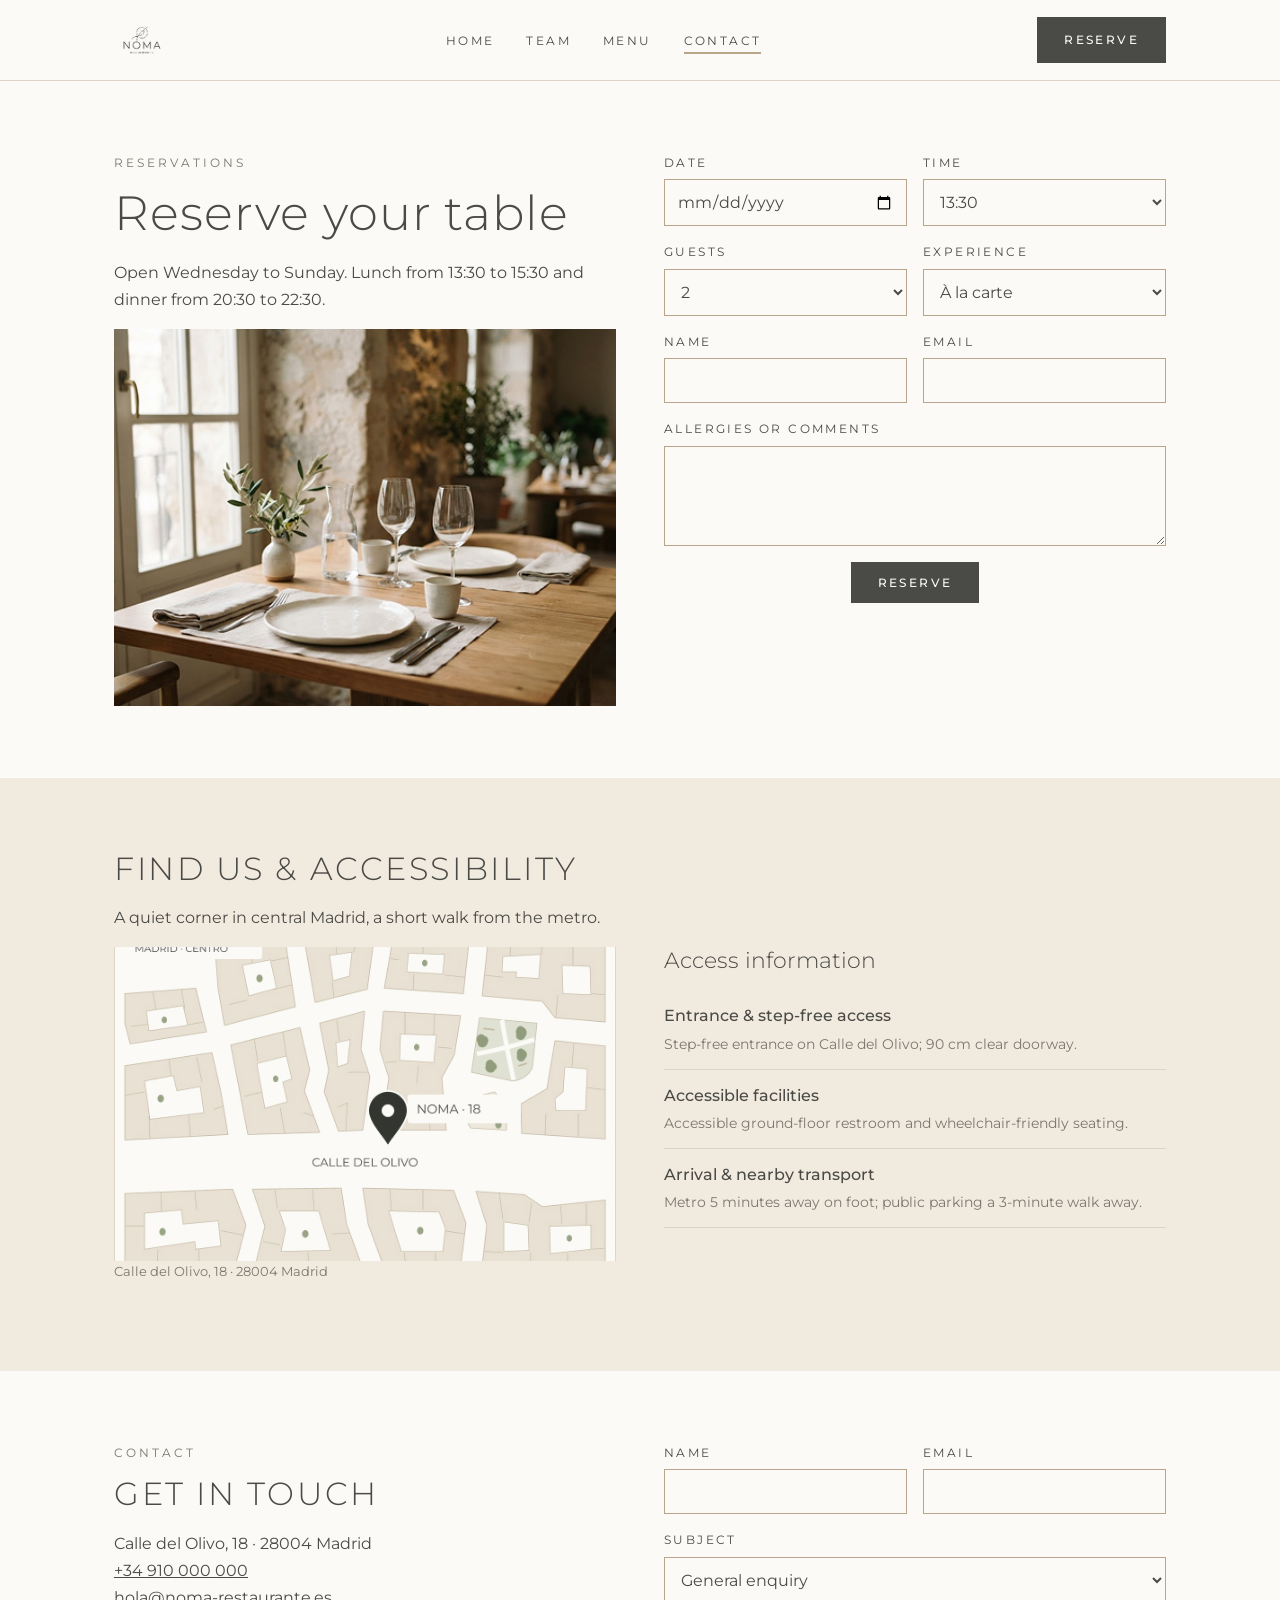
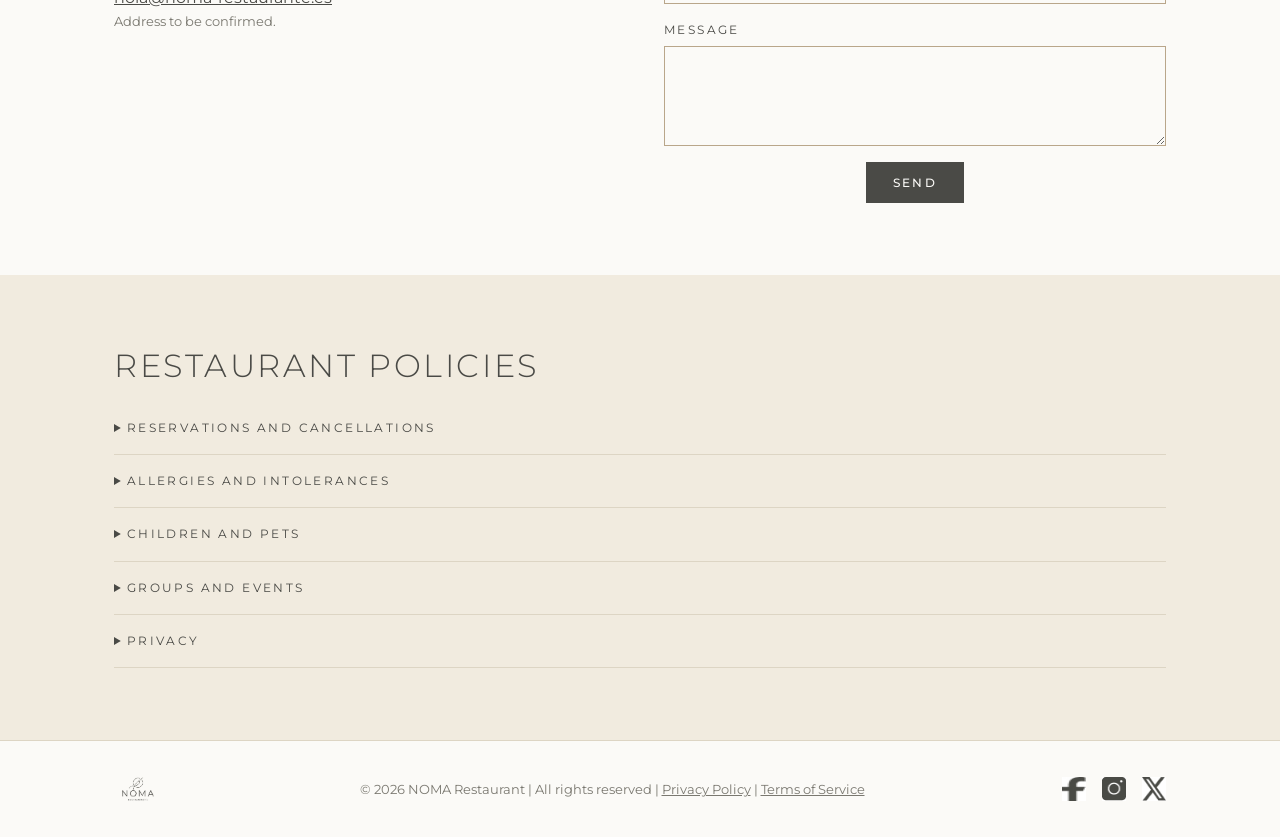
==== contact.html @ 2820d418 "Web de NOMA Restaurante" ====
<!DOCTYPE html>
<html lang="en">
<head>
<meta charset="utf-8">
<meta name="viewport" content="width=device-width, initial-scale=1">
<title>Contact | NOMA Restaurant</title>
<meta name="description" content="Reserve a table at NOMA and find our address, access and policies.">
<link href="https://fonts.googleapis.com/css2?family=Montserrat:wght@300;400;500;600&display=swap" rel="stylesheet">
<link rel="stylesheet" href="styles/style.css">
<link rel="stylesheet" href="styles/contact.css">
</head>
<body>
<header class="header">
  <div class="container">
    <a class="logo" href="index.html"><img src="img/logo-sin-fondo.jpg" alt="NOMA Restaurante, home"></a>
    <nav>
      <ul>
        <li><a href="index.html">Home</a></li>
        <li><a href="team.html">Team</a></li>
        <li><a href="menu.html">Menu</a></li>
        <li><a href="contact.html" aria-current="page">Contact</a></li>
      </ul>
    </nav>
    <a class="btn" href="contact.html#reserve">Reserve</a>
  </div>
</header>
<main>
<section class="section" id="reserve">
  <div class="container cols top">
    <div>
      <span class="eyebrow">Reservations</span>
      <h1>Reserve your table</h1>
      <p>Open Wednesday to Sunday. Lunch from 13:30 to 15:30 and dinner from 20:30 to 22:30.</p>
      <img src="img/img1_contact.jpg" alt="Table set for two next to a sunlit window">
    </div>
    <form class="form" action="#" method="post">
      <div><label for="date">Date</label><input type="date" id="date" name="date" required></div>
      <div><label for="time">Time</label>
        <select id="time" name="time" required>
          <option>13:30</option><option>14:00</option><option>14:30</option><option>15:00</option><option>15:30</option>
          <option>20:30</option><option>21:00</option><option>21:30</option><option>22:00</option><option>22:30</option>
        </select></div>
      <div><label for="guests">Guests</label>
        <select id="guests" name="guests" required>
          <option>1</option><option selected>2</option><option>3</option><option>4</option><option>5</option><option>6</option><option>7</option>
        </select></div>
      <div><label for="experience">Experience</label>
        <select id="experience" name="experience">
          <option>À la carte</option><option>Origin Menu (5 courses)</option><option>Market Menu (9 courses)</option><option>Chef's Table</option>
        </select></div>
      <div><label for="r-name">Name</label><input type="text" id="r-name" name="name" required></div>
      <div><label for="r-email">Email</label><input type="email" id="r-email" name="email" required></div>
      <div class="full"><label for="comments">Allergies or comments</label><textarea id="comments" name="comments"></textarea></div>
      <button class="btn" type="submit">Reserve</button>
    </form>
  </div>
</section>

<section class="section band">
  <div class="container">
    <h2>Find us &amp; accessibility</h2>
    <p>A quiet corner in central Madrid, a short walk from the metro.</p>
    <div class="cols top">
      <div>
        <img class="map" src="img/mapa_contact.jpg" alt="Map of central Madrid with NOMA marked on Calle del Olivo">
        <p class="small">Calle del Olivo, 18 · 28004 Madrid</p>
      </div>
      <div>
        <h3>Access information</h3>
        <ul class="list">
          <li><strong>Entrance &amp; step-free access</strong><span>Step-free entrance on Calle del Olivo; 90 cm clear doorway.</span></li>
          <li><strong>Accessible facilities</strong><span>Accessible ground-floor restroom and wheelchair-friendly seating.</span></li>
          <li><strong>Arrival &amp; nearby transport</strong><span>Metro 5 minutes away on foot; public parking a 3-minute walk away.</span></li>
        </ul>
      </div>
    </div>
  </div>
</section>

<section class="section">
  <div class="container cols top">
    <div>
      <span class="eyebrow">Contact</span>
      <h2>Get in touch</h2>
      <address>
        Calle del Olivo, 18 · 28004 Madrid<br>
        <a href="tel:+34910000000">+34 910 000 000</a><br>
        <a href="mailto:hola@noma-restaurante.es">hola@noma-restaurante.es</a>
      </address>
      <p class="small">Address to be confirmed.</p>
    </div>
    <form class="form" action="#" method="post">
      <div><label for="c-name">Name</label><input type="text" id="c-name" name="name" required></div>
      <div><label for="c-email">Email</label><input type="email" id="c-email" name="email" required></div>
      <div class="full"><label for="subject">Subject</label>
        <select id="subject" name="subject"><option>General enquiry</option><option>Private dining</option><option>Groups and events</option><option>Press</option></select></div>
      <div class="full"><label for="message">Message</label><textarea id="message" name="message" required></textarea></div>
      <button class="btn" type="submit">Send</button>
    </form>
  </div>
</section>

<section class="section band">
  <div class="container">
    <h2>Restaurant policies</h2>
    <details><summary>Reservations and cancellations</summary><p>Free cancellation up to 48 hours in advance. After that, a €30 fee per guest applies to tasting menus. We hold your table for 15 minutes.</p></details>
    <details><summary>Allergies and intolerances</summary><p>Tell us when booking. We adapt menus with 48 hours' notice; we cannot guarantee the absence of allergen traces.</p></details>
    <details><summary>Children and pets</summary><p>Children are welcome; high chairs are available. Small dogs are welcome on the terrace.</p></details>
    <details><summary>Groups and events</summary><p>For groups of more than 7, please contact us directly to arrange a set menu.</p></details>
    <details><summary>Privacy</summary><p>We use your data only to manage your booking or enquiry, in accordance with the GDPR. To exercise your rights, email <a href="mailto:hola@noma-restaurante.es">hola@noma-restaurante.es</a>.</p></details>
  </div>
</section>
</main>
<footer class="footer">
  <div class="container">
    <a class="logo" href="index.html"><img src="img/logo-sin-fondo.jpg" alt="NOMA Restaurante, home"></a>
    <p>&copy; 2026 NOMA Restaurant | All rights reserved | <a href="#">Privacy Policy</a> | <a href="#">Terms of Service</a></p>
    <ul>
      <li><a href="#"><img src="img/img_facebook.jpg" alt="Facebook"></a></li>
      <li><a href="#"><img src="img/img_instragram.jpg" alt="Instagram"></a></li>
      <li><a href="#"><img src="img/img_x.jpg" alt="X"></a></li>
    </ul>
  </div>
</footer>
</body>
</html>
---- styles/style.css ----
/* estilos generales */
:root {
  --bg: #fbfaf7;
  --surface: #f1ebdf;
  --text: #4a4a46;
  --soft: #7a7870;
  --line: #ddd5c4;
  --accent: #b9a68a;
}

* {
  box-sizing: border-box;
  margin: 0;
  padding: 0;
}

body {
  margin: 0;
  font-family: "Montserrat", sans-serif;
  line-height: 1.7;
  color: var(--text);
  background: var(--bg);
}

img {
  display: block;
  max-width: 100%;
}
a {
  color: inherit;
}
ul,
ol {
  margin: 0;
  padding: 0;
  list-style: none;
}
p {
  margin: 0 0 1rem;
}

h1,
h2,
h3 {
  font-weight: 300;
  line-height: 1.2;
  margin: 0 0 1rem;
}
h1 {
  font-size: 3rem;
  letter-spacing: 0.02em;
}
h2 {
  font-size: 2rem;
  text-transform: uppercase;
  letter-spacing: 0.08em;
}
h3 {
  font-size: 1.4rem;
}

/* Estructura */
.container {
  max-width: 1100px;
  margin: 0 auto;
  padding: 0 24px;
}
.section {
  padding: 72px 0;
}
.band {
  background: var(--surface);
}
.center {
  text-align: center;
}
.btn-wrap {
  margin-top: 32px;
  text-align: center;
}

/* Texto auxiliar */
.eyebrow {
  display: block;
  margin-bottom: 0.75rem;
  font-size: 0.75rem;
  letter-spacing: 0.25em;
  text-transform: uppercase;
  color: var(--soft);
}
.lead {
  font-size: 1.2rem;
}
.small {
  font-size: 0.8rem;
  color: var(--soft);
}

/* Botones */
.btn {
  display: inline-block;
  padding: 12px 26px;
  background: var(--text);
  color: var(--bg);
  border: 1px solid var(--text);
  font-family: inherit;
  font-size: 0.75rem;
  font-weight: 500;
  letter-spacing: 0.2em;
  text-transform: uppercase;
  text-decoration: none;
  cursor: pointer;
}
.btn:hover {
  opacity: 0.85;
}
.btn-outline {
  background: transparent;
  color: var(--text);
}
.btn-row {
  display: flex;
  flex-wrap: wrap;
  gap: 16px;
  margin-top: 24px;
}

/* Cabecera */
.header {
  position: sticky;
  top: 0;
  z-index: 10;
  background: var(--bg);
  border-bottom: 1px solid var(--line);
}
.header .container {
  display: flex;
  align-items: center;
  justify-content: space-between;
  gap: 16px;
  padding-top: 12px;
  padding-bottom: 12px;
}
.logo img {
  height: 56px;
  width: auto;
  mix-blend-mode: multiply;
}
.header ul {
  display: flex;
  gap: 32px;
}
.header nav a {
  padding-bottom: 4px;
  border-bottom: 2px solid transparent;
  font-size: 0.75rem;
  letter-spacing: 0.2em;
  text-transform: uppercase;
  text-decoration: none;
}
.header nav a:hover,
.header nav a[aria-current] {
  border-bottom-color: var(--accent);
}

/* Rejillas */
.cols {
  display: grid;
  grid-template-columns: 1fr 1fr;
  gap: 48px;
  align-items: center;
}
.cols.top {
  align-items: start;
}
.cols img {
  width: 100%;
  aspect-ratio: 4 / 3;
  object-fit: cover;
}
.cards {
  display: grid;
  grid-template-columns: repeat(3, 1fr);
  gap: 20px;
}

/* Tarjetas */
.card {
  border: 1px solid var(--line);
}
.card img {
  width: 100%;
  aspect-ratio: 4 / 3;
  object-fit: cover;
}
.card-body {
  padding: 20px;
}
.card h3 {
  margin: 0.25rem 0 0.5rem;
  font-size: 1.2rem;
}
.card p {
  margin: 0;
  font-size: 0.9rem;
  color: var(--soft);
}

/* Listas con línea separadora */
.list li {
  padding: 12px 0;
  border-bottom: 1px solid var(--line);
}
.list strong {
  display: block;
  font-weight: 500;
}
.list span {
  font-size: 0.9rem;
  color: var(--soft);
}

/* Galería */
.gallery {
  display: grid;
  grid-template-columns: repeat(3, 1fr);
  grid-auto-rows: 220px;
  gap: 16px;
  margin-top: 32px;
}
.gallery figure {
  margin: 0;
}
.gallery img {
  width: 100%;
  height: 100%;
  object-fit: cover;
}
.gallery .tall {
  grid-row: span 2;
}

/* Pie */
.footer {
  padding: 24px 0;
  border-top: 1px solid var(--line);
}
.footer .container {
  display: flex;
  flex-wrap: wrap;
  align-items: center;
  justify-content: space-between;
  gap: 16px;
}
.footer .logo img {
  height: 48px;
}
.footer p {
  margin: 0;
  font-size: 0.8rem;
  color: var(--soft);
}
.footer ul {
  display: flex;
  gap: 16px;
}
.footer ul img {
  width: 24px;
  height: 24px;
}

/* Móvil */
@media (max-width: 768px) {
  h1 {
    font-size: 2rem;
  }
  h2 {
    font-size: 1.5rem;
  }
  .section {
    padding: 48px 0;
  }
  .cols,
  .cards {
    grid-template-columns: 1fr;
    gap: 24px;
  }
  .header .container {
    flex-wrap: wrap;
  }
  .header nav {
    order: 3;
    width: 100%;
  }
  .header ul {
    justify-content: space-between;
    gap: 8px;
  }
  .gallery {
    grid-template-columns: repeat(2, 1fr);
  }
}
---- styles/contact.css ----
.form { 
  display: grid; 
  grid-template-columns: 1fr 1fr; 
  gap: 16px; 
}
.form .full { 
  grid-column: 1 / -1; 
}
.form label { 
  display: block; 
  margin-bottom: 6px; 
  font-size: .75rem; 
  letter-spacing: .2em; 
  text-transform: uppercase; 
}
.form input, .form select, .form textarea {
  display: block;
  width: 100%;
  padding: 12px;
  font-family: inherit;
  font-size: 1rem;
  color: var(--text);
  background: var(--bg);
  border: 1px solid var(--accent);
  border-radius: 0;
}
.form textarea { 
  min-height: 100px; 
  resize: vertical; 
}
.form .btn { 
  grid-column: 1 / -1; 
  justify-self: center; 
}

.cols img.map { 
  aspect-ratio: 16 / 10; 
}
address { 
  font-style: normal; 
}

details { 
  padding: 16px 0; 
  border-bottom: 1px solid var(--line); 

  p { 
  margin: 12px 0 0; 
  }
}
summary { 
  cursor: pointer; 
  font-size: .75rem; 
  letter-spacing: .2em; 
  text-transform: uppercase; 
}

@media (max-width: 768px) {
  .form { 
    grid-template-columns: 1fr; 
  }
}
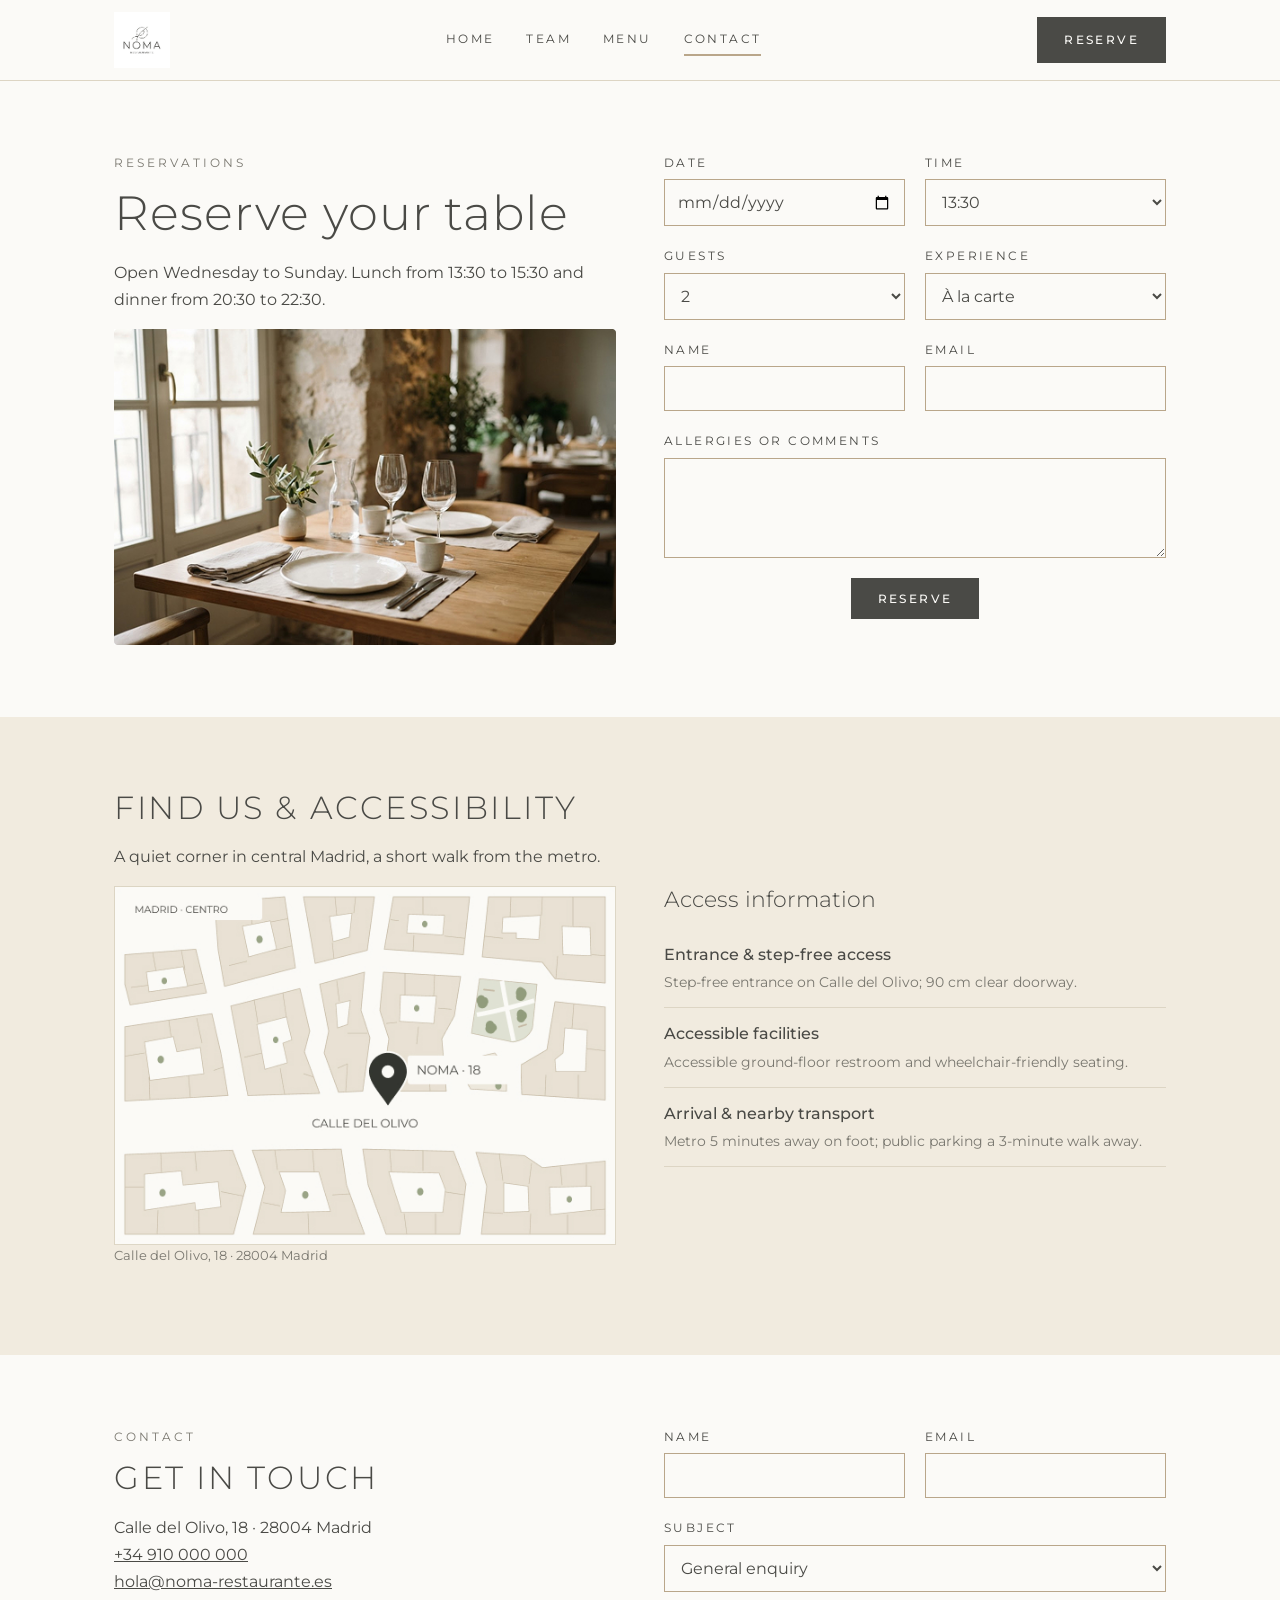
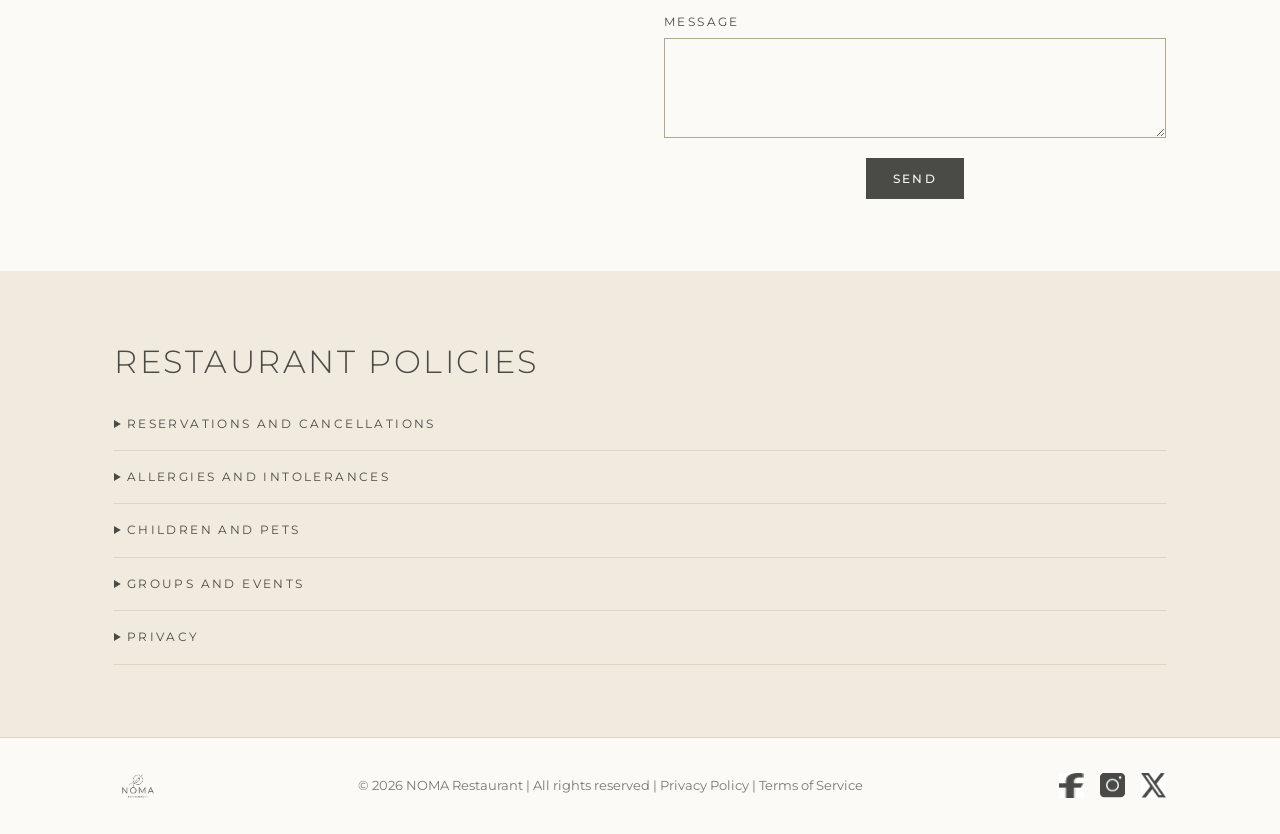
==== commit 4d52cde5: "proyecto en proceso de ser comentado y modifcado" ====
--- a/contact.html
+++ b/contact.html
@@ -13,18 +13,25 @@
 <header class="header">
   <div class="container">
     <a class="logo" href="index.html"><img src="img/logo-sin-fondo.jpg" alt="NOMA Restaurante, home"></a>
-    <nav>
-      <ul>
-        <li><a href="index.html">Home</a></li>
-        <li><a href="team.html">Team</a></li>
-        <li><a href="menu.html">Menu</a></li>
-        <li><a href="contact.html" aria-current="page">Contact</a></li>
+    <nav class="primary-nav" id="primary-navigation" aria-label="Primary">
+      <ul class="primary-nav__list">
+        <li><a href="index.html" class="nav-link" data-replace="Home"><span>Home</span></a></li>
+        <li><a href="team.html" class="nav-link" data-replace="Team"><span>Team</span></a></li>
+        <li><a href="menu.html" class="nav-link" data-replace="Menu"><span>Menu</span></a></li>
+        <li><a href="contact.html" class="nav-link" data-replace="Contact" aria-current="page"><span>Contact</span></a><span class="nav-line"></span></li>
       </ul>
+      <p class="primary-nav__meta">Cuisine of origin · Madrid</p>
     </nav>
     <a class="btn" href="contact.html#reserve">Reserve</a>
+    <!-- Menú hamburguesa sin JavaScript (mismo sistema que el ejercicio de diseño web):
+         "#primary-navigation" es el estado abierto (:target) y "#cerrar" no existe
+         en la página, así que cambia el :target sin hacer scroll. -->
+    <a class="burger burger-open" href="#primary-navigation" aria-label="Open menu" aria-controls="primary-navigation"></a>
+    <a class="burger burger-close" href="#cerrar" aria-label="Close menu"></a>
+    <a class="menu-backdrop" href="#cerrar" aria-hidden="true"></a>
   </div>
 </header>
-<main>
+<main id="main-content">
 <section class="section" id="reserve">
   <div class="container cols top">
     <div>
@@ -58,7 +65,7 @@
 
 <section class="section band">
   <div class="container">
-    <h2>Find us &amp; accessibility</h2>
+    <h2>Find us & accessibility</h2>
     <p>A quiet corner in central Madrid, a short walk from the metro.</p>
     <div class="cols top">
       <div>
@@ -68,9 +75,9 @@
       <div>
         <h3>Access information</h3>
         <ul class="list">
-          <li><strong>Entrance &amp; step-free access</strong><span>Step-free entrance on Calle del Olivo; 90 cm clear doorway.</span></li>
+          <li><strong>Entrance & step-free access</strong><span>Step-free entrance on Calle del Olivo; 90 cm clear doorway.</span></li>
           <li><strong>Accessible facilities</strong><span>Accessible ground-floor restroom and wheelchair-friendly seating.</span></li>
-          <li><strong>Arrival &amp; nearby transport</strong><span>Metro 5 minutes away on foot; public parking a 3-minute walk away.</span></li>
+          <li><strong>Arrival & nearby transport</strong><span>Metro 5 minutes away on foot; public parking a 3-minute walk away.</span></li>
         </ul>
       </div>
     </div>
@@ -87,7 +94,6 @@
         <a href="tel:+34910000000">+34 910 000 000</a><br>
         <a href="mailto:hola@noma-restaurante.es">hola@noma-restaurante.es</a>
       </address>
-      <p class="small">Address to be confirmed.</p>
     </div>
     <form class="form" action="#" method="post">
       <div><label for="c-name">Name</label><input type="text" id="c-name" name="name" required></div>
--- a/styles/style.css
+++ b/styles/style.css
@@ -1,4 +1,7 @@
-/* estilos generales */
+/*
+  Definición de colores, tamaños y estilos que comparten todas las páginas
+*/
+
 :root {
   --bg: #fbfaf7;
   --surface: #f1ebdf;
@@ -6,6 +9,14 @@
   --soft: #7a7870;
   --line: #ddd5c4;
   --accent: #b9a68a;
+  --accent-dark: #8f7b5c;
+
+  --pad: clamp(1rem, 4vw, 1.5rem);       /* relleno latera l*/
+  --gap: clamp(1.5rem, 5vw, 3rem);       /* separación entre columnas principales*/
+  --gap-s: clamp(0.75rem, 2vw, 1.25rem); /* separación pequeña para cards, awards*/
+  --section-y: clamp(3rem, 8vw, 4.5rem); /* padding vertical de cada sección */
+  --logo-h: clamp(2.75rem, 6vw, 3.5rem); /* altura del logo en cabecera*/
+  --header-h: calc(var(--logo-h) + 24px); /* altura total de la cabecera logo + 24 px fijos de padding vertical */
 }
 
 * {
@@ -14,9 +25,17 @@
   padding: 0;
 }
 
+html {
+  scroll-behavior: smooth;
+  scroll-padding-top: var(--header-h);
+  text-size-adjust: 100%;
+}
+
 body {
   margin: 0;
+  overflow-x: clip;
   font-family: "Montserrat", sans-serif;
+  font-size: clamp(0.95rem, 0.9rem + 0.25vw, 1rem);
   line-height: 1.7;
   color: var(--text);
   background: var(--bg);
@@ -26,15 +45,18 @@
   display: block;
   max-width: 100%;
 }
+
 a {
   color: inherit;
 }
+
 ul,
 ol {
   margin: 0;
   padding: 0;
   list-style: none;
 }
+
 p {
   margin: 0 0 1rem;
 }
@@ -46,36 +68,46 @@
   line-height: 1.2;
   margin: 0 0 1rem;
 }
+
 h1 {
-  font-size: 3rem;
+  font-size: clamp(2rem, 1.4rem + 3vw, 3rem);
   letter-spacing: 0.02em;
 }
+
 h2 {
-  font-size: 2rem;
+  font-size: clamp(1.5rem, 1.2rem + 1.5vw, 2rem);
   text-transform: uppercase;
   letter-spacing: 0.08em;
 }
+
 h3 {
-  font-size: 1.4rem;
-}
-
-/* Estructura */
+  font-size: clamp(1.15rem, 1rem + 0.8vw, 1.4rem);
+}
+
+/*
+  en .container centrar el contenido y limitar su anchura máxima.
+  en .section aplica el mismo espacio vertical a las secciones de todas las páginas.
+*/
 .container {
   max-width: 1100px;
   margin: 0 auto;
-  padding: 0 24px;
-}
+  padding: 0 var(--pad);
+}
+
 .section {
-  padding: 72px 0;
-}
+  padding: var(--section-y) 0;
+}
+
 .band {
   background: var(--surface);
 }
+
 .center {
   text-align: center;
 }
+
 .btn-wrap {
-  margin-top: 32px;
+  margin-top: clamp(1.25rem, 4vw, 2rem); /*espacio sobre el botón CTA*/
   text-align: center;
 }
 
@@ -88,18 +120,23 @@
   text-transform: uppercase;
   color: var(--soft);
 }
+
 .lead {
-  font-size: 1.2rem;
-}
+  font-size: clamp(1.05rem, 1rem + 0.4vw, 1.2rem);
+}
+
 .small {
   font-size: 0.8rem;
   color: var(--soft);
 }
 
-/* Botones */
+/*BOTONES*/
 .btn {
+  position: relative;
+  isolation: isolate; /*controla qué quede delante y detrás*/
+  overflow: hidden;
   display: inline-block;
-  padding: 12px 26px;
+  padding: clamp(0.625rem, 1.5vw, 0.75rem) clamp(1.125rem, 3vw, 1.625rem);
   background: var(--text);
   color: var(--bg);
   border: 1px solid var(--text);
@@ -110,14 +147,45 @@
   text-transform: uppercase;
   text-decoration: none;
   cursor: pointer;
-}
+  transition: color 0.3s ease, border-color 0.3s ease;
+}
+
+/*::before crea una capa decorativa
+  La capa empieza desplazada hacia abajo translateY(101%) al pasar
+  el ratón sube hasta cubrir el botón.*/
+.btn::before {
+  content: "";
+  position: absolute;
+  inset: 0;
+  z-index: -1;
+  background: var(--accent);
+  transform: translateY(101%);
+  transition: transform 0.3s ease-in-out;
+}
+
 .btn:hover {
-  opacity: 0.85;
-}
+  color: var(--text);
+  border-color: var(--accent);
+}
+
+.btn:hover::before {
+  transform: translateY(0);
+}
+
 .btn-outline {
   background: transparent;
   color: var(--text);
 }
+
+.btn-outline::before {
+  background: var(--text);
+}
+
+.btn-outline:hover {
+  color: var(--bg);
+  border-color: var(--text);
+}
+
 .btn-row {
   display: flex;
   flex-wrap: wrap;
@@ -133,73 +201,199 @@
   background: var(--bg);
   border-bottom: 1px solid var(--line);
 }
+
 .header .container {
   display: flex;
   align-items: center;
   justify-content: space-between;
-  gap: 16px;
+  gap: var(--gap-s);
   padding-top: 12px;
   padding-bottom: 12px;
 }
+
 .logo img {
-  height: 56px;
+  height: var(--logo-h);
   width: auto;
   mix-blend-mode: multiply;
 }
-.header ul {
+
+/* logo y botón encima del panel*/
+.header .logo,
+.header .btn {
+  position: relative;
+  z-index: 9;
+}
+
+/*
+  NAVEGACIÓN PRINCIPAL
+  Los dobles dos puntos (::before y ::after) crean pseudoelementos:
+  contenido visual generado por CSS, sin añadir etiquetas al HTML.
+  data-replace es un atributo HTML cuyo texto se lee desde CSS con attr().
+*/
+.primary-nav__list {
   display: flex;
-  gap: 32px;
-}
-.header nav a {
-  padding-bottom: 4px;
-  border-bottom: 2px solid transparent;
-  font-size: 0.75rem;
+  gap: clamp(1rem, 3vw, 2rem); /* separación entre enlaces de la nav: de 16 px a 32 px */
+}
+
+.primary-nav__list li {
+  position: relative;
+}
+
+.nav-link {
+  position: relative;
+  display: block;
+  overflow: hidden;
+  /* necesario para la animación de cambio de texto */
+  padding-block: 0.3rem 0.4rem;
+  font-size: clamp(0.7rem, 0.65rem + 0.2vw, 0.75rem);
   letter-spacing: 0.2em;
   text-transform: uppercase;
   text-decoration: none;
-}
-.header nav a:hover,
-.header nav a[aria-current] {
-  border-bottom-color: var(--accent);
-}
-
-/* Rejillas */
+  white-space: nowrap;
+}
+
+.nav-link span {
+  display: inline-block;
+  transition: transform 0.4s ease-in-out;
+}
+
+/* subrayado que crece desde la izquierda */
+.nav-link::before {
+  content: "";
+  position: absolute;
+  right: 0;
+  bottom: 0;
+  left: 0;
+  height: 2px;
+  background: var(--accent);
+  transform: scaleX(0);
+  transform-origin: right center;
+  transition: transform 0.3s ease-in-out;
+}
+
+/* el mismo texto, en color acento, esperando fuera a la derecha (data-replace) */
+.nav-link::after {
+  content: attr(data-replace);
+  position: absolute;
+  top: 0;
+  left: 0;
+  width: 100%;
+  height: 100%;
+  display: flex;
+  align-items: center;
+  padding-block: 0.3rem 0.4rem;
+  color: var(--accent-dark);
+  transform: translateX(200%);
+  transition: transform 0.4s ease-in-out;
+}
+
+.nav-link:hover::before {
+  transform: scaleX(1);
+  transform-origin: left center;
+}
+
+.nav-link:hover::after {
+  transform: translateX(0);
+}
+
+.nav-link:hover span {
+  transform: translateX(-200%);
+}
+
+/* la página activa ya lleva su propia línea (.nav-line) */
+.nav-link[aria-current]::before {
+  display: none;
+}
+
+.primary-nav__meta {
+  display: none;
+}
+
+/*
+  La línea de la página activa usa View Transitions API: el navegador puede
+  animar el mismo elemento entre documentos si conserva el mismo nombre.
+  view-transition-name identifica esa pieza visual entre páginas.
+  Línea de la página activa: al cambiar de página se desliza a la nueva opción
+   (View Transitions API: mismo nombre en ambas páginas = transición entre posiciones) */
+.nav-line {
+  position: absolute;
+  left: 0;
+  right: 0;
+  bottom: 0;
+  height: 2px;
+  background: var(--accent);
+  view-transition-name: nav-line;
+}
+
+@view-transition {
+  navigation: auto;
+}
+
+::view-transition-group(nav-line) {
+  animation-duration: 0.45s;
+  animation-timing-function: cubic-bezier(0.4, 0, 0.2, 1);
+}
+
+::view-transition-old(root),
+::view-transition-new(root) {
+  animation-duration: 0.2s;
+}
+
+/* ---------- MENÚ HAMBURGUESA (solo visible en móvil) ---------- */
+/* El botón y la capa oscura solo aparecen en tamaños de móvil */
+.burger,
+.menu-backdrop {
+  display: none;
+}
+
+/*
+  REJILLAS
+  display:grid organiza elementos en filas y columnas.
+  1fr significa una fracción del espacio disponible; dos columnas 1fr 1fr
+  reparten el ancho restante en dos partes iguales.
+*/
 .cols {
   display: grid;
   grid-template-columns: 1fr 1fr;
-  gap: 48px;
+  gap: var(--gap);
   align-items: center;
 }
+
 .cols.top {
   align-items: start;
 }
+
 .cols img {
   width: 100%;
-  aspect-ratio: 4 / 3;
-  object-fit: cover;
-}
+  height: auto;
+  /* la foto se ve entera, con su proporción original */
+}
+
 .cards {
   display: grid;
   grid-template-columns: repeat(3, 1fr);
-  gap: 20px;
+  gap: var(--gap-s);
 }
 
 /* Tarjetas */
 .card {
   border: 1px solid var(--line);
 }
+
 .card img {
   width: 100%;
-  aspect-ratio: 4 / 3;
-  object-fit: cover;
-}
+  height: auto;
+}
+
 .card-body {
-  padding: 20px;
-}
+  padding: clamp(1rem, 2vw, 1.25rem); /* relleno interior de la tarjeta: de 16 px a 20 px */
+}
+
 .card h3 {
   margin: 0.25rem 0 0.5rem;
-  font-size: 1.2rem;
-}
+  font-size: clamp(1.1rem, 1rem + 0.5vw, 1.2rem);
+}
+
 .card p {
   margin: 0;
   font-size: 0.9rem;
@@ -211,92 +405,317 @@
   padding: 12px 0;
   border-bottom: 1px solid var(--line);
 }
+
 .list strong {
   display: block;
   font-weight: 500;
 }
+
 .list span {
   font-size: 0.9rem;
   color: var(--soft);
 }
 
-/* Galería */
+/*
+  GALERÍA
+  counter-reset y counter-increment crean una numeración automática con CSS.
+  object-fit:contain muestra la imagen entera, aunque puedan quedar huecos;
+  cover llenaría el recuadro, pero podría recortar parte de la fotografía.
+  Galería: las fotos se ven COMPLETAS (object-fit: contain, sin filas de altura fija).
+   Las filas se adaptan a la proporción de cada foto. */
 .gallery {
   display: grid;
   grid-template-columns: repeat(3, 1fr);
-  grid-auto-rows: 220px;
-  gap: 16px;
-  margin-top: 32px;
-}
+  gap: clamp(0.5rem, 1.6vw, 1rem);       /* separación entre fotos de la galería: de 8 px a 16 px */
+  margin-top: clamp(1.25rem, 4vw, 2rem); /* espacio sobre la galería: de 20 px a 32 px */
+  counter-reset: photo;
+}
+
 .gallery figure {
+  position: relative;
+  display: flex;
+  align-items: center;
+  justify-content: center;
   margin: 0;
-}
+  overflow: hidden;
+  background: var(--surface);
+  counter-increment: photo;
+}
+
 .gallery img {
   width: 100%;
   height: 100%;
-  object-fit: cover;
-}
+  object-fit: contain;
+}
+
+/* número de la foto, en un círculo translúcido */
+.gallery figure::before {
+  content: "0" counter(photo);
+  position: absolute;
+  top: 0.75rem;
+  left: 0.75rem;
+  z-index: 2;
+  display: grid;
+  place-items: center;
+  width: 2.25rem;
+  height: 2.25rem;
+  border-radius: 50%;
+  background: rgba(251, 250, 247, 0.75);
+  backdrop-filter: blur(6px);
+  font-size: 0.7rem;
+  letter-spacing: 0.1em;
+}
+
+/* pie de foto: sube desde abajo al pasar el ratón o enfocar */
+.gallery figcaption {
+  position: absolute;
+  right: 0;
+  bottom: 0;
+  left: 0;
+  padding: 0.8rem 1rem;
+  background: rgba(74, 74, 70, 0.82);
+  color: #fff;
+  font-size: 0.75rem;
+  letter-spacing: 0.2em;
+  text-transform: uppercase;
+  transform: translateY(101%);
+  transition: transform 0.4s ease-in-out;
+}
+
+.gallery figure:hover figcaption {
+  transform: translateY(0);
+}
+
 .gallery .tall {
   grid-row: span 2;
 }
 
-/* Pie */
+/*
+  PIE DE PÁGINA
+  Las reglas anidadas dentro de .footer usan CSS nesting: son una forma
+  abreviada de escribir selectores como .footer .container o .footer p.
+*/
 .footer {
   padding: 24px 0;
   border-top: 1px solid var(--line);
-}
-.footer .container {
-  display: flex;
-  flex-wrap: wrap;
-  align-items: center;
-  justify-content: space-between;
-  gap: 16px;
-}
-.footer .logo img {
-  height: 48px;
-}
-.footer p {
-  margin: 0;
-  font-size: 0.8rem;
-  color: var(--soft);
-}
-.footer ul {
-  display: flex;
-  gap: 16px;
-}
-.footer ul img {
-  width: 24px;
-  height: 24px;
-}
-
-/* Móvil */
+
+  .container {
+    display: flex;
+    flex-wrap: wrap;
+    align-items: center;
+    justify-content: space-between;
+    gap: 16px;
+  }
+
+  .logo img {
+    height: 48px;
+  }
+
+  p {
+    margin: 0;
+    font-size: 0.8rem;
+    color: var(--soft);
+  }
+
+  a {
+    text-decoration: none;
+  }
+
+  ul {
+    display: flex;
+    gap: 16px;
+
+    img {
+      width: 25px;
+      height: 25px;
+    }
+  }
+}
+
+/*
+  DISEÑO RESPONSIVE
+  Las media queries aplican cambios solo cuando la ventana cumple una condición.
+  Se parte de escritorio y se reorganizan columnas y navegación en pantallas
+  más estrechas. No son páginas distintas: es el mismo HTML adaptado.
+*/
+
+/* ---------- TABLET (hasta 1024px) ---------- */
+@media (max-width: 1024px) {
+  .cards {
+    grid-template-columns: repeat(2, 1fr);
+  }
+
+  /* si queda una tarjeta sola en la última fila, ocupa todo el ancho */
+  .cards> :last-child:nth-child(odd) {
+    grid-column: 1 / -1;
+  }
+}
+
+/* ---------- MENÚ HAMBURGUESA (hasta 768px) ---------- */
+/*
+  El menú móvil funciona sin JavaScript gracias a :target.
+  :target selecciona el elemento cuyo id coincide con el fragmento de la URL
+  (por ejemplo, #primary-navigation). Al pulsar el enlace hamburguesa cambia
+  ese fragmento y el menú pasa a estar visible.
+  Funciona sin JavaScript con :target, igual que el ejercicio de diseño web:
+   - #primary-navigation:target = menú abierto
+   - #cerrar (no existe) cambia el :target y lo cierra */
 @media (max-width: 768px) {
-  h1 {
-    font-size: 2rem;
-  }
-  h2 {
-    font-size: 1.5rem;
-  }
-  .section {
-    padding: 48px 0;
-  }
+  .header .container {
+    flex-wrap: nowrap;
+  }
+
+  .header .btn {
+    margin-left: auto;
+  }
+
+  /* El nav pasa a ser un panel bajo la cabecera, cerrado por defecto */
+  .primary-nav {
+    position: fixed;
+    /* no se mueve al hacer scroll */
+    top: var(--header-h);
+    left: 0;
+    right: 0;
+    z-index: 2;
+    display: flex;
+    flex-direction: column;
+    background: var(--bg);
+    border-top: 1px solid var(--line);
+    border-bottom: 1px solid var(--line);
+
+    /* animación de abrir y cerrar */
+    visibility: hidden;
+    opacity: 0;
+    transform: translateY(-10px);
+    transition: opacity 0.25s, transform 0.25s, visibility 0.25s;
+  }
+
+  /* menú abierto */
+  .primary-nav:target {
+    visibility: visible;
+    opacity: 1;
+    transform: none;
+  }
+
+  .primary-nav__list {
+    flex-direction: column;
+    gap: 0;
+  }
+
+  .primary-nav__list li {
+    border-bottom: 1px solid var(--line);
+  }
+
+  .primary-nav__list li:last-child {
+    border-bottom: 0;
+  }
+
+  .nav-link {
+    overflow: visible;
+    padding: 1rem var(--pad);
+    font-size: 0.85rem;
+    transition: color 0.3s ease;
+  }
+
+  .nav-link::before,
+  .nav-link::after,
+  .nav-line {
+    display: none;
+  }
+
+  .nav-link span,
+  .nav-link:hover span {
+    transform: none;
+  }
+
+  .nav-link:hover,
+  .nav-link[aria-current] {
+    color: var(--accent-dark);
+  }
+
+  /* Botón hamburguesa */
+  .burger {
+    position: relative;
+    flex: 0 0 44px;
+    width: 44px;
+    height: 44px;
+  }
+
+  /* las tres líneas */
+  .burger-open {
+    display: block;
+    background:
+      linear-gradient(var(--text), var(--text)) center 32% / 26px 2px no-repeat,
+      linear-gradient(var(--text), var(--text)) center 50% / 26px 2px no-repeat,
+      linear-gradient(var(--text), var(--text)) center 68% / 26px 2px no-repeat;
+  }
+
+  /* cada pseudoelemento es una línea; se cruzan para formar la X */
+  .burger-close::before,
+  .burger-close::after {
+    content: "";
+    position: absolute;
+    left: 9px;
+    right: 9px;
+    top: 50%;
+    height: 2px;
+    margin-top: -1px;
+    background: var(--text);
+    border-radius: 99px;
+  }
+
+  .burger-close::before {
+    transform: rotate(45deg);
+  }
+
+  .burger-close::after {
+    transform: rotate(-45deg);
+  }
+
+  /* fondo semitransparente cuando el menú está abierto */
+  .menu-backdrop {
+    position: fixed;
+    top: var(--header-h);
+    left: 0;
+    right: 0;
+    bottom: 0;
+    z-index: 1;
+    background: rgba(74, 74, 70, 0.55);
+  }
+
+  /* qué aparece y qué desaparece al abrir (hermanos posteriores del nav) */
+  .primary-nav:target~.burger-open {
+    display: none;
+  }
+
+  .primary-nav:target~.burger-close {
+    display: block;
+  }
+
+  .primary-nav:target~.menu-backdrop {
+    display: block;
+  }
+}
+
+
+/* ---------- MÓVIL (hasta 640px) ---------- */
+@media (max-width: 640px) {
+
   .cols,
   .cards {
     grid-template-columns: 1fr;
-    gap: 24px;
-  }
-  .header .container {
-    flex-wrap: wrap;
-  }
-  .header nav {
-    order: 3;
-    width: 100%;
-  }
-  .header ul {
-    justify-content: space-between;
-    gap: 8px;
-  }
+  }
+
+  .cards> :last-child:nth-child(odd) {
+    grid-column: auto;
+  }
+
   .gallery {
     grid-template-columns: repeat(2, 1fr);
   }
-}
+
+  .footer .container {
+    flex-direction: column;
+    text-align: center;
+  }
+}
--- a/styles/contact.css
+++ b/styles/contact.css
@@ -1,7 +1,7 @@
 .form { 
   display: grid; 
   grid-template-columns: 1fr 1fr; 
-  gap: 16px; 
+  gap: var(--gap-s); 
 }
 .form .full { 
   grid-column: 1 / -1; 
@@ -33,9 +33,6 @@
   justify-self: center; 
 }
 
-.cols img.map { 
-  aspect-ratio: 16 / 10; 
-}
 address { 
   font-style: normal; 
 }
@@ -55,7 +52,7 @@
   text-transform: uppercase; 
 }
 
-@media (max-width: 768px) {
+@media (max-width: 640px) {
   .form { 
     grid-template-columns: 1fr; 
   }
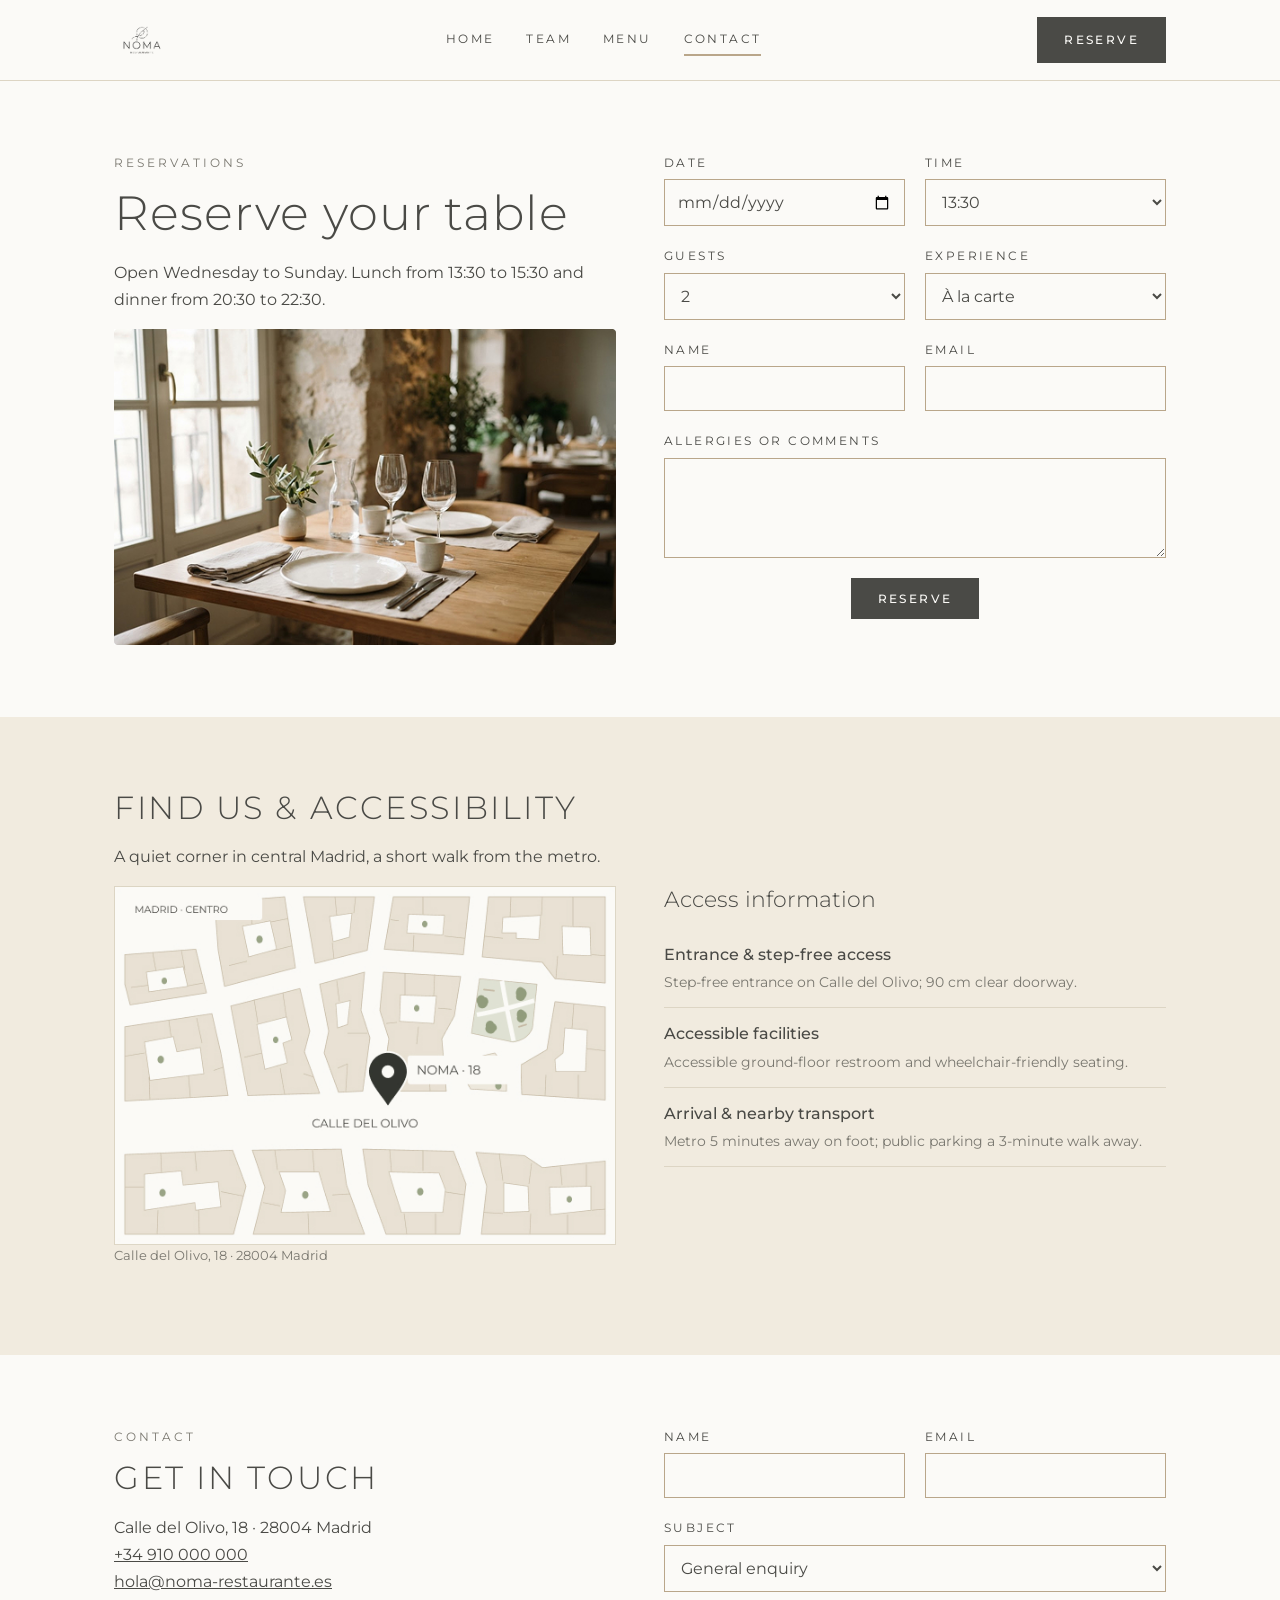
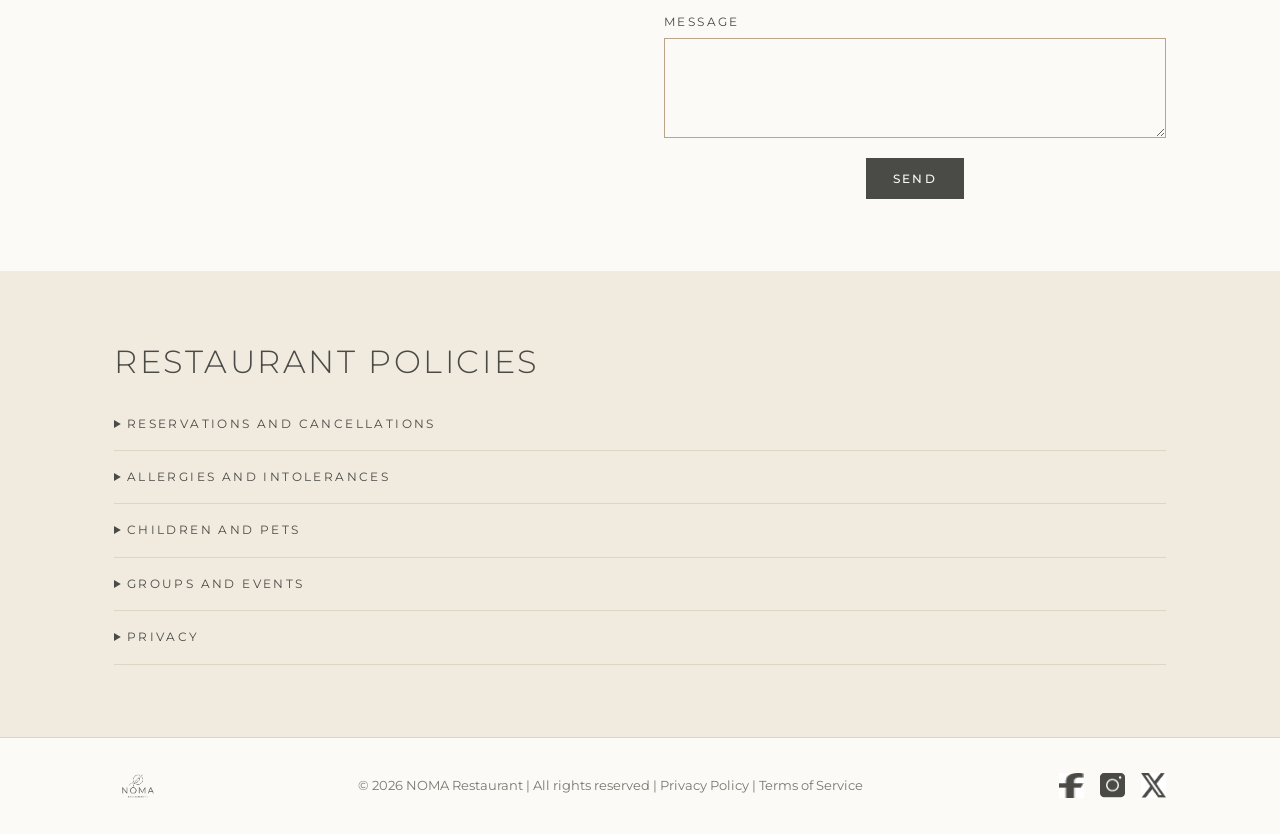
==== commit 2e34f6e6: "style.css revisado completo a falta de alguna imperfección que se pueda encontrar o modificar" ====
--- a/contact.html
+++ b/contact.html
@@ -18,14 +18,14 @@
         <li><a href="index.html" class="nav-link" data-replace="Home"><span>Home</span></a></li>
         <li><a href="team.html" class="nav-link" data-replace="Team"><span>Team</span></a></li>
         <li><a href="menu.html" class="nav-link" data-replace="Menu"><span>Menu</span></a></li>
-        <li><a href="contact.html" class="nav-link" data-replace="Contact" aria-current="page"><span>Contact</span></a><span class="nav-line"></span></li>
+        <li><a href="contact.html" class="nav-link" data-replace="Contact" aria-current="page"><span>Contact</span></a></li>
       </ul>
       <p class="primary-nav__meta">Cuisine of origin · Madrid</p>
     </nav>
     <a class="btn" href="contact.html#reserve">Reserve</a>
-    <!-- Menú hamburguesa sin JavaScript (mismo sistema que el ejercicio de diseño web):
-         "#primary-navigation" es el estado abierto (:target) y "#cerrar" no existe
-         en la página, así que cambia el :target sin hacer scroll. -->
+    <!-- Menú hamburguesa sin
+         "#primary-navigation" es el estado abierto (:target) y para cerrar
+          cambiaa el :target sin hacer scroll -->
     <a class="burger burger-open" href="#primary-navigation" aria-label="Open menu" aria-controls="primary-navigation"></a>
     <a class="burger burger-close" href="#cerrar" aria-label="Close menu"></a>
     <a class="menu-backdrop" href="#cerrar" aria-hidden="true"></a>
--- a/styles/style.css
+++ b/styles/style.css
@@ -214,7 +214,6 @@
 .logo img {
   height: var(--logo-h);
   width: auto;
-  mix-blend-mode: multiply;
 }
 
 /* logo y botón encima del panel*/
@@ -224,15 +223,10 @@
   z-index: 9;
 }
 
-/*
-  NAVEGACIÓN PRINCIPAL
-  Los dobles dos puntos (::before y ::after) crean pseudoelementos:
-  contenido visual generado por CSS, sin añadir etiquetas al HTML.
-  data-replace es un atributo HTML cuyo texto se lee desde CSS con attr().
-*/
+/*NAVEGACIÓN PRINCIPAL*/
 .primary-nav__list {
   display: flex;
-  gap: clamp(1rem, 3vw, 2rem); /* separación entre enlaces de la nav: de 16 px a 32 px */
+  gap: clamp(1rem, 3vw, 2rem);
 }
 
 .primary-nav__list li {
@@ -271,7 +265,7 @@
   transition: transform 0.3s ease-in-out;
 }
 
-/* el mismo texto, en color acento, esperando fuera a la derecha (data-replace) */
+/* texto color acento esperando fuera a la derecha*/
 .nav-link::after {
   content: attr(data-replace);
   position: absolute;
@@ -300,58 +294,31 @@
   transform: translateX(-200%);
 }
 
-/* la página activa ya lleva su propia línea (.nav-line) */
+/*página activa muestra la línea permanente*/
 .nav-link[aria-current]::before {
-  display: none;
+  transform: scaleX(1);        /* desplegado por completo sin esperar hover */
+  transform-origin: left center;
+}
+
+/* evitar que el texto animado aparezca al hacer hover en página activa */
+.nav-link[aria-current]:hover::after {
+  transform: translateX(200%); /* mantener fuera de vista */
+}
+
+.nav-link[aria-current]:hover span {
+  transform: none;
 }
 
 .primary-nav__meta {
   display: none;
 }
 
-/*
-  La línea de la página activa usa View Transitions API: el navegador puede
-  animar el mismo elemento entre documentos si conserva el mismo nombre.
-  view-transition-name identifica esa pieza visual entre páginas.
-  Línea de la página activa: al cambiar de página se desliza a la nueva opción
-   (View Transitions API: mismo nombre en ambas páginas = transición entre posiciones) */
-.nav-line {
-  position: absolute;
-  left: 0;
-  right: 0;
-  bottom: 0;
-  height: 2px;
-  background: var(--accent);
-  view-transition-name: nav-line;
-}
-
-@view-transition {
-  navigation: auto;
-}
-
-::view-transition-group(nav-line) {
-  animation-duration: 0.45s;
-  animation-timing-function: cubic-bezier(0.4, 0, 0.2, 1);
-}
-
-::view-transition-old(root),
-::view-transition-new(root) {
-  animation-duration: 0.2s;
-}
-
-/* ---------- MENÚ HAMBURGUESA (solo visible en móvil) ---------- */
-/* El botón y la capa oscura solo aparecen en tamaños de móvil */
+/* ---------- MENU HAMBURGUESA ---------- */
 .burger,
 .menu-backdrop {
   display: none;
 }
 
-/*
-  REJILLAS
-  display:grid organiza elementos en filas y columnas.
-  1fr significa una fracción del espacio disponible; dos columnas 1fr 1fr
-  reparten el ancho restante en dos partes iguales.
-*/
 .cols {
   display: grid;
   grid-template-columns: 1fr 1fr;
@@ -366,7 +333,6 @@
 .cols img {
   width: 100%;
   height: auto;
-  /* la foto se ve entera, con su proporción original */
 }
 
 .cards {
@@ -386,7 +352,7 @@
 }
 
 .card-body {
-  padding: clamp(1rem, 2vw, 1.25rem); /* relleno interior de la tarjeta: de 16 px a 20 px */
+  padding: clamp(1rem, 2vw, 1.25rem);
 }
 
 .card h3 {
@@ -416,19 +382,13 @@
   color: var(--soft);
 }
 
-/*
-  GALERÍA
-  counter-reset y counter-increment crean una numeración automática con CSS.
-  object-fit:contain muestra la imagen entera, aunque puedan quedar huecos;
-  cover llenaría el recuadro, pero podría recortar parte de la fotografía.
-  Galería: las fotos se ven COMPLETAS (object-fit: contain, sin filas de altura fija).
-   Las filas se adaptan a la proporción de cada foto. */
+/*-------- GALERÍA --------*/
 .gallery {
   display: grid;
   grid-template-columns: repeat(3, 1fr);
-  gap: clamp(0.5rem, 1.6vw, 1rem);       /* separación entre fotos de la galería: de 8 px a 16 px */
-  margin-top: clamp(1.25rem, 4vw, 2rem); /* espacio sobre la galería: de 20 px a 32 px */
-  counter-reset: photo;
+  gap: clamp(0.5rem, 1.6vw, 1rem);
+  margin-top: clamp(1.25rem, 4vw, 2rem);
+  
 }
 
 .gallery figure {
@@ -439,7 +399,6 @@
   margin: 0;
   overflow: hidden;
   background: var(--surface);
-  counter-increment: photo;
 }
 
 .gallery img {
@@ -448,25 +407,7 @@
   object-fit: contain;
 }
 
-/* número de la foto, en un círculo translúcido */
-.gallery figure::before {
-  content: "0" counter(photo);
-  position: absolute;
-  top: 0.75rem;
-  left: 0.75rem;
-  z-index: 2;
-  display: grid;
-  place-items: center;
-  width: 2.25rem;
-  height: 2.25rem;
-  border-radius: 50%;
-  background: rgba(251, 250, 247, 0.75);
-  backdrop-filter: blur(6px);
-  font-size: 0.7rem;
-  letter-spacing: 0.1em;
-}
-
-/* pie de foto: sube desde abajo al pasar el ratón o enfocar */
+/* pie de foto*/
 .gallery figcaption {
   position: absolute;
   right: 0;
@@ -478,6 +419,8 @@
   font-size: 0.75rem;
   letter-spacing: 0.2em;
   text-transform: uppercase;
+
+  /*Transición para que aparezca al pasar el ratón el pie de foto*/
   transform: translateY(101%);
   transition: transform 0.4s ease-in-out;
 }
@@ -490,11 +433,7 @@
   grid-row: span 2;
 }
 
-/*
-  PIE DE PÁGINA
-  Las reglas anidadas dentro de .footer usan CSS nesting: son una forma
-  abreviada de escribir selectores como .footer .container o .footer p.
-*/
+/*--------- PIE DE PÁGINA ---------*/
 .footer {
   padding: 24px 0;
   border-top: 1px solid var(--line);
@@ -532,12 +471,7 @@
   }
 }
 
-/*
-  DISEÑO RESPONSIVE
-  Las media queries aplican cambios solo cuando la ventana cumple una condición.
-  Se parte de escritorio y se reorganizan columnas y navegación en pantallas
-  más estrechas. No son páginas distintas: es el mismo HTML adaptado.
-*/
+/*------- DISEÑO RESPONSIVE --------*/
 
 /* ---------- TABLET (hasta 1024px) ---------- */
 @media (max-width: 1024px) {
@@ -545,21 +479,13 @@
     grid-template-columns: repeat(2, 1fr);
   }
 
-  /* si queda una tarjeta sola en la última fila, ocupa todo el ancho */
+  /* tarjeta sola ocupa todo el ancho */
   .cards> :last-child:nth-child(odd) {
     grid-column: 1 / -1;
   }
 }
 
-/* ---------- MENÚ HAMBURGUESA (hasta 768px) ---------- */
-/*
-  El menú móvil funciona sin JavaScript gracias a :target.
-  :target selecciona el elemento cuyo id coincide con el fragmento de la URL
-  (por ejemplo, #primary-navigation). Al pulsar el enlace hamburguesa cambia
-  ese fragmento y el menú pasa a estar visible.
-  Funciona sin JavaScript con :target, igual que el ejercicio de diseño web:
-   - #primary-navigation:target = menú abierto
-   - #cerrar (no existe) cambia el :target y lo cierra */
+/* ---------- MENU HAMBURGUESA (hasta 768px) ---------- */
 @media (max-width: 768px) {
   .header .container {
     flex-wrap: nowrap;
@@ -569,7 +495,7 @@
     margin-left: auto;
   }
 
-  /* El nav pasa a ser un panel bajo la cabecera, cerrado por defecto */
+  /* El nav pasa a un panel bajo cabecera cerrado por defecto */
   .primary-nav {
     position: fixed;
     /* no se mueve al hacer scroll */
@@ -650,7 +576,7 @@
       linear-gradient(var(--text), var(--text)) center 68% / 26px 2px no-repeat;
   }
 
-  /* cada pseudoelemento es una línea; se cruzan para formar la X */
+  /* cruzaremos las líneas para formar la X */
   .burger-close::before,
   .burger-close::after {
     content: "";
@@ -683,7 +609,7 @@
     background: rgba(74, 74, 70, 0.55);
   }
 
-  /* qué aparece y qué desaparece al abrir (hermanos posteriores del nav) */
+  /* aparecer y desaparecer al abrir*/
   .primary-nav:target~.burger-open {
     display: none;
   }
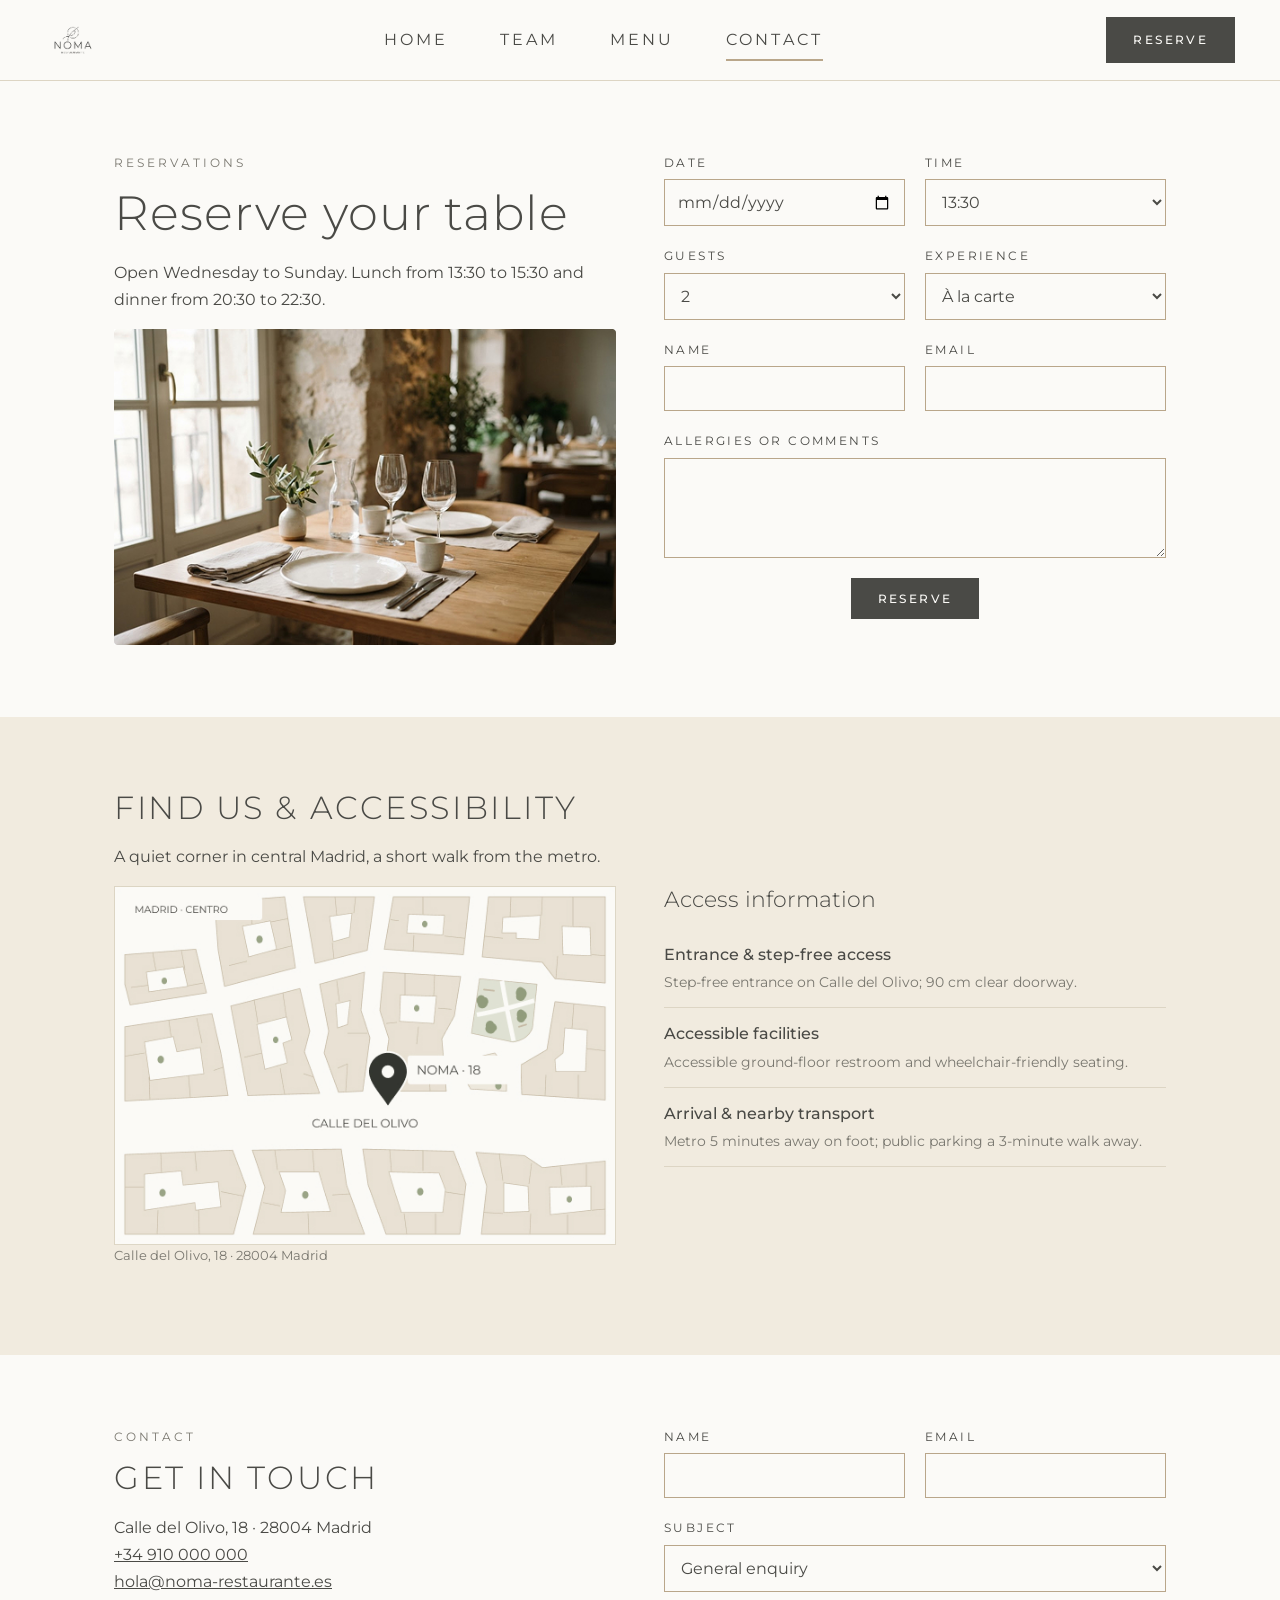
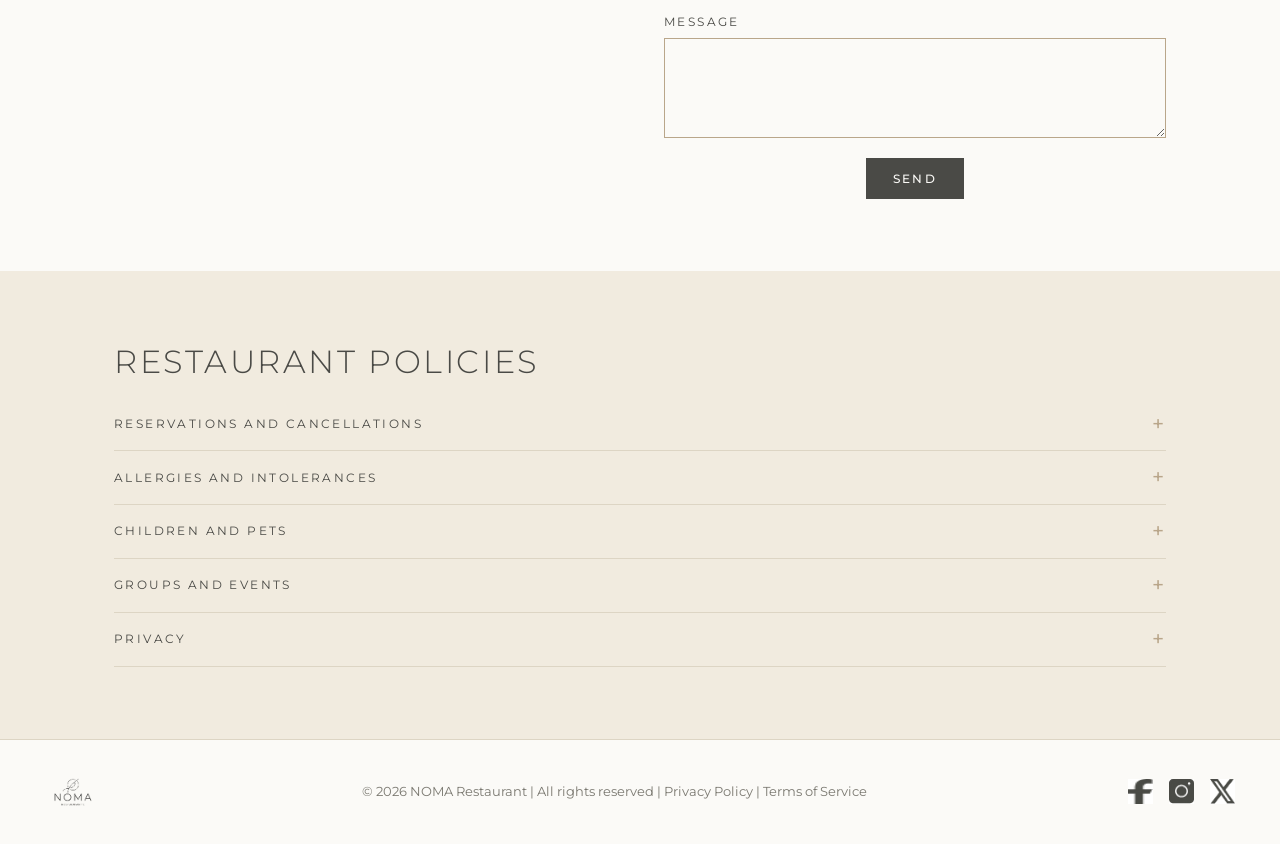
==== commit 866b1e1c: "página revisada prácticamente entera a falta de ultima revisión para algún detalle suelto o crrecció" ====
--- a/contact.html
+++ b/contact.html
@@ -109,11 +109,11 @@
 <section class="section band">
   <div class="container">
     <h2>Restaurant policies</h2>
-    <details><summary>Reservations and cancellations</summary><p>Free cancellation up to 48 hours in advance. After that, a €30 fee per guest applies to tasting menus. We hold your table for 15 minutes.</p></details>
-    <details><summary>Allergies and intolerances</summary><p>Tell us when booking. We adapt menus with 48 hours' notice; we cannot guarantee the absence of allergen traces.</p></details>
-    <details><summary>Children and pets</summary><p>Children are welcome; high chairs are available. Small dogs are welcome on the terrace.</p></details>
-    <details><summary>Groups and events</summary><p>For groups of more than 7, please contact us directly to arrange a set menu.</p></details>
-    <details><summary>Privacy</summary><p>We use your data only to manage your booking or enquiry, in accordance with the GDPR. To exercise your rights, email <a href="mailto:hola@noma-restaurante.es">hola@noma-restaurante.es</a>.</p></details>
+    <details name="policy"><summary>Reservations and cancellations</summary><p>Free cancellation up to 48 hours in advance. After that, a €30 fee per guest applies to tasting menus. We hold your table for 15 minutes.</p></details>
+    <details name="policy"><summary>Allergies and intolerances</summary><p>Tell us when booking. We adapt menus with 48 hours' notice; we cannot guarantee the absence of allergen traces.</p></details>
+    <details name="policy"><summary>Children and pets</summary><p>Children are welcome; high chairs are available. Small dogs are welcome on the terrace.</p></details>
+    <details name="policy"><summary>Groups and events</summary><p>For groups of more than 7, please contact us directly to arrange a set menu.</p></details>
+    <details name="policy"><summary>Privacy</summary><p>We use your data only to manage your booking or enquiry, in accordance with the GDPR. To exercise your rights, email <a href="mailto:hola@noma-restaurante.es">hola@noma-restaurante.es</a></p></details>
   </div>
 </section>
 </main>
--- a/styles/style.css
+++ b/styles/style.css
@@ -86,7 +86,7 @@
 
 /*
   en .container centrar el contenido y limitar su anchura máxima.
-  en .section aplica el mismo espacio vertical a las secciones de todas las páginas.
+  en .section aplicar el mismo espacio vertical a las secciones de todas las páginas.
 */
 .container {
   max-width: 1100px;
@@ -203,12 +203,21 @@
 }
 
 .header .container {
+  max-width: none; /* ocupa todo el ancho del header */
   display: flex;
   align-items: center;
   justify-content: space-between;
   gap: var(--gap-s);
   padding-top: 12px;
   padding-bottom: 12px;
+  padding-inline: clamp(1.25rem, 3.5vw, 3rem); /* separación pareja desde los extremos */
+}
+
+/* el nav ocupa todo el espacio disponible entre logo y botón */
+.header .primary-nav {
+  flex: 1;
+  display: flex;
+  justify-content: center;
 }
 
 .logo img {
@@ -226,7 +235,7 @@
 /*NAVEGACIÓN PRINCIPAL*/
 .primary-nav__list {
   display: flex;
-  gap: clamp(1rem, 3vw, 2rem);
+  gap: clamp(1.5rem, 4vw, 3.5rem); /* mayor separación para ensanchar el nav */
 }
 
 .primary-nav__list li {
@@ -238,8 +247,8 @@
   display: block;
   overflow: hidden;
   /* necesario para la animación de cambio de texto */
-  padding-block: 0.3rem 0.4rem;
-  font-size: clamp(0.7rem, 0.65rem + 0.2vw, 0.75rem);
+  padding-block: 0.4rem 0.5rem;
+  font-size: clamp(0.85rem, 0.78rem + 0.3vw, 1rem); /* tamaño de texto más visible y grande */
   letter-spacing: 0.2em;
   text-transform: uppercase;
   text-decoration: none;
@@ -275,7 +284,7 @@
   height: 100%;
   display: flex;
   align-items: center;
-  padding-block: 0.3rem 0.4rem;
+  padding-block: 0.4rem 0.5rem;
   color: var(--accent-dark);
   transform: translateX(200%);
   transition: transform 0.4s ease-in-out;
@@ -435,19 +444,23 @@
 
 /*--------- PIE DE PÁGINA ---------*/
 .footer {
-  padding: 24px 0;
   border-top: 1px solid var(--line);
+  background: var(--bg);
 
   .container {
+    max-width: none; /* ocupa todo el ancho del footer */
     display: flex;
     flex-wrap: wrap;
     align-items: center;
     justify-content: space-between;
-    gap: 16px;
+    gap: var(--gap-s);
+    padding-top: 24px;
+    padding-bottom: 24px;
+    padding-inline: clamp(1.25rem, 3.5vw, 3rem); /* misma separación exacta que el header */
   }
 
   .logo img {
-    height: 48px;
+    height: var(--logo-h); /* misma altura que el logo del header */
   }
 
   p {
@@ -473,7 +486,7 @@
 
 /*------- DISEÑO RESPONSIVE --------*/
 
-/* ---------- TABLET (hasta 1024px) ---------- */
+/* ---------- TABLET ---------- */
 @media (max-width: 1024px) {
   .cards {
     grid-template-columns: repeat(2, 1fr);
@@ -485,7 +498,7 @@
   }
 }
 
-/* ---------- MENU HAMBURGUESA (hasta 768px) ---------- */
+/* ---------- MENU HAMBURGUESA ---------- */
 @media (max-width: 768px) {
   .header .container {
     flex-wrap: nowrap;
@@ -567,7 +580,7 @@
     height: 44px;
   }
 
-  /* las tres líneas */
+  /* líneas del menu burguer*/
   .burger-open {
     display: block;
     background:
@@ -624,7 +637,7 @@
 }
 
 
-/* ---------- MÓVIL (hasta 640px) ---------- */
+/* ---------- MÓVIL ---------- */
 @media (max-width: 640px) {
 
   .cols,
--- a/styles/contact.css
+++ b/styles/contact.css
@@ -40,16 +40,66 @@
 details { 
   padding: 16px 0; 
   border-bottom: 1px solid var(--line); 
+  interpolate-size: allow-keywords; /* permite animar la altura hasta auto */
 
   p { 
-  margin: 12px 0 0; 
+    margin: 12px 0 0; 
+    color: var(--soft);
   }
 }
+
+/* transición suave al abrir y cerrar el contenido del details */
+details::details-content {
+  block-size: 0;
+  overflow: hidden;
+  opacity: 0;
+  transition: block-size 0.35s ease, opacity 0.35s ease, content-visibility 0.35s allow-discrete;
+}
+
+details[open]::details-content {
+  block-size: auto;
+  opacity: 1;
+}
+
 summary { 
+  display: flex;
+  justify-content: space-between;
+  align-items: center;
+  gap: 16px;
+  list-style: none; /* quita el triángulo por defecto */
   cursor: pointer; 
   font-size: .75rem; 
   letter-spacing: .2em; 
-  text-transform: uppercase; 
+  text-transform: uppercase;
+  transition: color 0.3s ease;
+}
+
+/*asegurar quitar el triángulo en ciertos navegadores*/
+summary::-webkit-details-marker {
+  display: none;
+}
+
+summary::after {
+  content: "+";
+  font-size: 1.3rem;
+  font-weight: 450;
+  line-height: 1;
+  color: var(--accent);
+  transition: transform 0.3s ease, color 0.3s ease;
+}
+
+summary:hover::after {
+  color: var(--accent-dark);
+  transform: scale(1.4);
+}
+
+/* al abrirse pasar a x */
+details[open] summary::after {
+  transform: rotate(45deg);
+}
+
+details[open] summary:hover::after {
+  transform: rotate(45deg) scale(1.2);
 }
 
 @media (max-width: 640px) {
